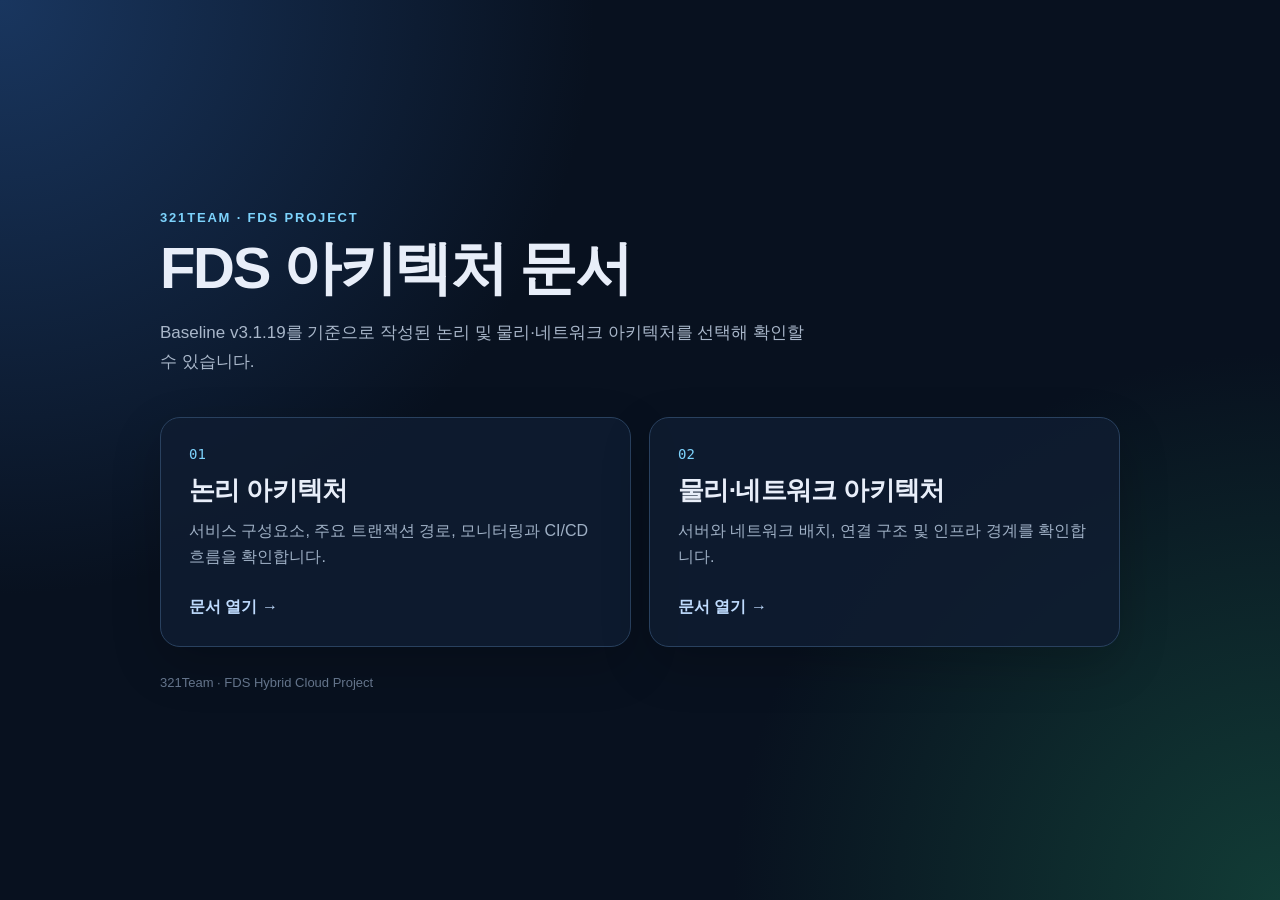
==== index.html @ 70a92780 "docs: add architecture index page" ====
<!doctype html>
<html lang="ko">
<head>
  <meta charset="utf-8">
  <meta name="viewport" content="width=device-width, initial-scale=1">
  <title>FDS 아키텍처 문서</title>
  <style>
    :root { color-scheme: dark; font-family: Inter, Pretendard, -apple-system, BlinkMacSystemFont, "Segoe UI", sans-serif; }
    * { box-sizing: border-box; }
    body { margin: 0; min-height: 100vh; display: grid; place-items: center; color: #e8eef9; background: radial-gradient(circle at top left, #19365f 0, transparent 38%), radial-gradient(circle at bottom right, #123c36 0, transparent 35%), #08111f; }
    main { width: min(960px, calc(100% - 40px)); padding: 72px 0; }
    .eyebrow { margin: 0 0 12px; color: #7dd3fc; font-size: 13px; font-weight: 700; letter-spacing: .14em; text-transform: uppercase; }
    h1 { margin: 0; font-size: clamp(34px, 6vw, 58px); line-height: 1.08; letter-spacing: -.04em; }
    .intro { max-width: 650px; margin: 20px 0 40px; color: #a9b7ca; font-size: 17px; line-height: 1.7; }
    .grid { display: grid; grid-template-columns: repeat(2, minmax(0, 1fr)); gap: 18px; }
    .card { display: flex; min-height: 230px; padding: 28px; flex-direction: column; justify-content: space-between; color: inherit; text-decoration: none; border: 1px solid #29415f; border-radius: 20px; background: rgba(15, 29, 49, .82); box-shadow: 0 18px 50px rgba(0, 0, 0, .2); transition: transform .18s ease, border-color .18s ease, background .18s ease; }
    .card:hover { transform: translateY(-4px); border-color: #60a5fa; background: rgba(21, 42, 70, .96); }
    .number { color: #7dd3fc; font-family: ui-monospace, SFMono-Regular, Menlo, monospace; font-size: 14px; }
    h2 { margin: 0 0 10px; font-size: 26px; letter-spacing: -.025em; }
    .card p { margin: 0; color: #9fb0c5; line-height: 1.6; }
    .open { margin-top: 28px; color: #bfdbfe; font-weight: 700; }
    footer { margin-top: 28px; color: #64748b; font-size: 13px; }
    @media (max-width: 680px) { main { padding: 48px 0; } .grid { grid-template-columns: 1fr; } .card { min-height: 200px; } }
  </style>
</head>
<body>
  <main>
    <p class="eyebrow">321Team · FDS Project</p>
    <h1>FDS 아키텍처 문서</h1>
    <p class="intro">Baseline v3.1.19를 기준으로 작성된 논리 및 물리·네트워크 아키텍처를 선택해 확인할 수 있습니다.</p>
    <section class="grid" aria-label="아키텍처 문서 목록">
      <a class="card" href="logical_architecture.html">
        <span class="number">01</span>
        <div>
          <h2>논리 아키텍처</h2>
          <p>서비스 구성요소, 주요 트랜잭션 경로, 모니터링과 CI/CD 흐름을 확인합니다.</p>
          <div class="open">문서 열기 →</div>
        </div>
      </a>
      <a class="card" href="physical_architecture.html">
        <span class="number">02</span>
        <div>
          <h2>물리·네트워크 아키텍처</h2>
          <p>서버와 네트워크 배치, 연결 구조 및 인프라 경계를 확인합니다.</p>
          <div class="open">문서 열기 →</div>
        </div>
      </a>
    </section>
    <footer>321Team · FDS Hybrid Cloud Project</footer>
  </main>
</body>
</html>
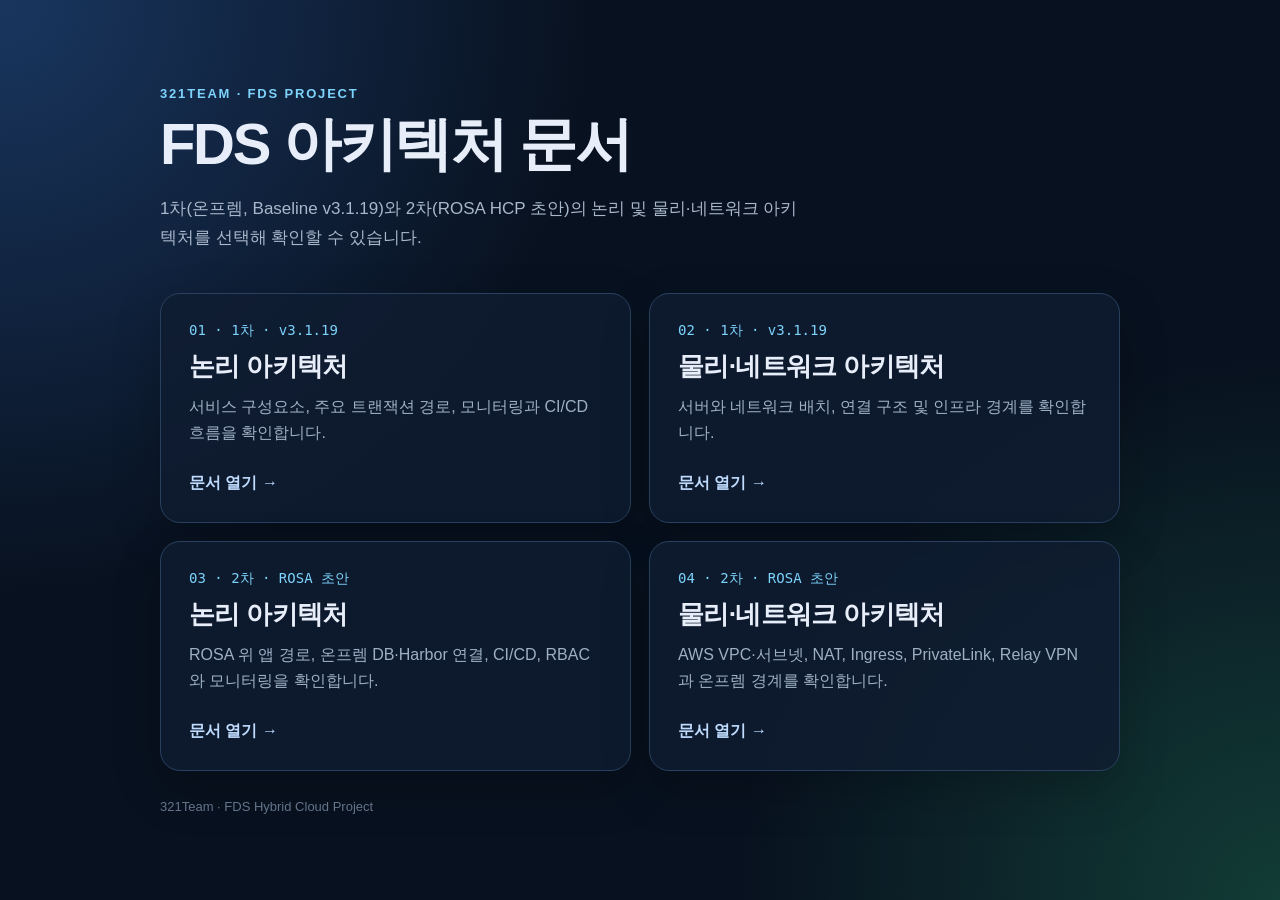
==== commit 2b4f7db3: "docs(phase2): add ROSA logical/physical architecture draft and 4-card index Phase 1 files are unchan" ====
--- a/index.html
+++ b/index.html
@@ -27,10 +27,10 @@
   <main>
     <p class="eyebrow">321Team · FDS Project</p>
     <h1>FDS 아키텍처 문서</h1>
-    <p class="intro">Baseline v3.1.19를 기준으로 작성된 논리 및 물리·네트워크 아키텍처를 선택해 확인할 수 있습니다.</p>
+    <p class="intro">1차(온프렘, Baseline v3.1.19)와 2차(ROSA HCP 초안)의 논리 및 물리·네트워크 아키텍처를 선택해 확인할 수 있습니다.</p>
     <section class="grid" aria-label="아키텍처 문서 목록">
       <a class="card" href="logical_architecture.html">
-        <span class="number">01</span>
+        <span class="number">01 · 1차 · v3.1.19</span>
         <div>
           <h2>논리 아키텍처</h2>
           <p>서비스 구성요소, 주요 트랜잭션 경로, 모니터링과 CI/CD 흐름을 확인합니다.</p>
@@ -38,10 +38,26 @@
         </div>
       </a>
       <a class="card" href="physical_architecture.html">
-        <span class="number">02</span>
+        <span class="number">02 · 1차 · v3.1.19</span>
         <div>
           <h2>물리·네트워크 아키텍처</h2>
           <p>서버와 네트워크 배치, 연결 구조 및 인프라 경계를 확인합니다.</p>
+          <div class="open">문서 열기 →</div>
+        </div>
+      </a>
+      <a class="card" href="phase2_logical_architecture.html">
+        <span class="number">03 · 2차 · ROSA 초안</span>
+        <div>
+          <h2>논리 아키텍처</h2>
+          <p>ROSA 위 앱 경로, 온프렘 DB·Harbor 연결, CI/CD, RBAC와 모니터링을 확인합니다.</p>
+          <div class="open">문서 열기 →</div>
+        </div>
+      </a>
+      <a class="card" href="phase2_physical_architecture.html">
+        <span class="number">04 · 2차 · ROSA 초안</span>
+        <div>
+          <h2>물리·네트워크 아키텍처</h2>
+          <p>AWS VPC·서브넷, NAT, Ingress, PrivateLink, Relay VPN과 온프렘 경계를 확인합니다.</p>
           <div class="open">문서 열기 →</div>
         </div>
       </a>
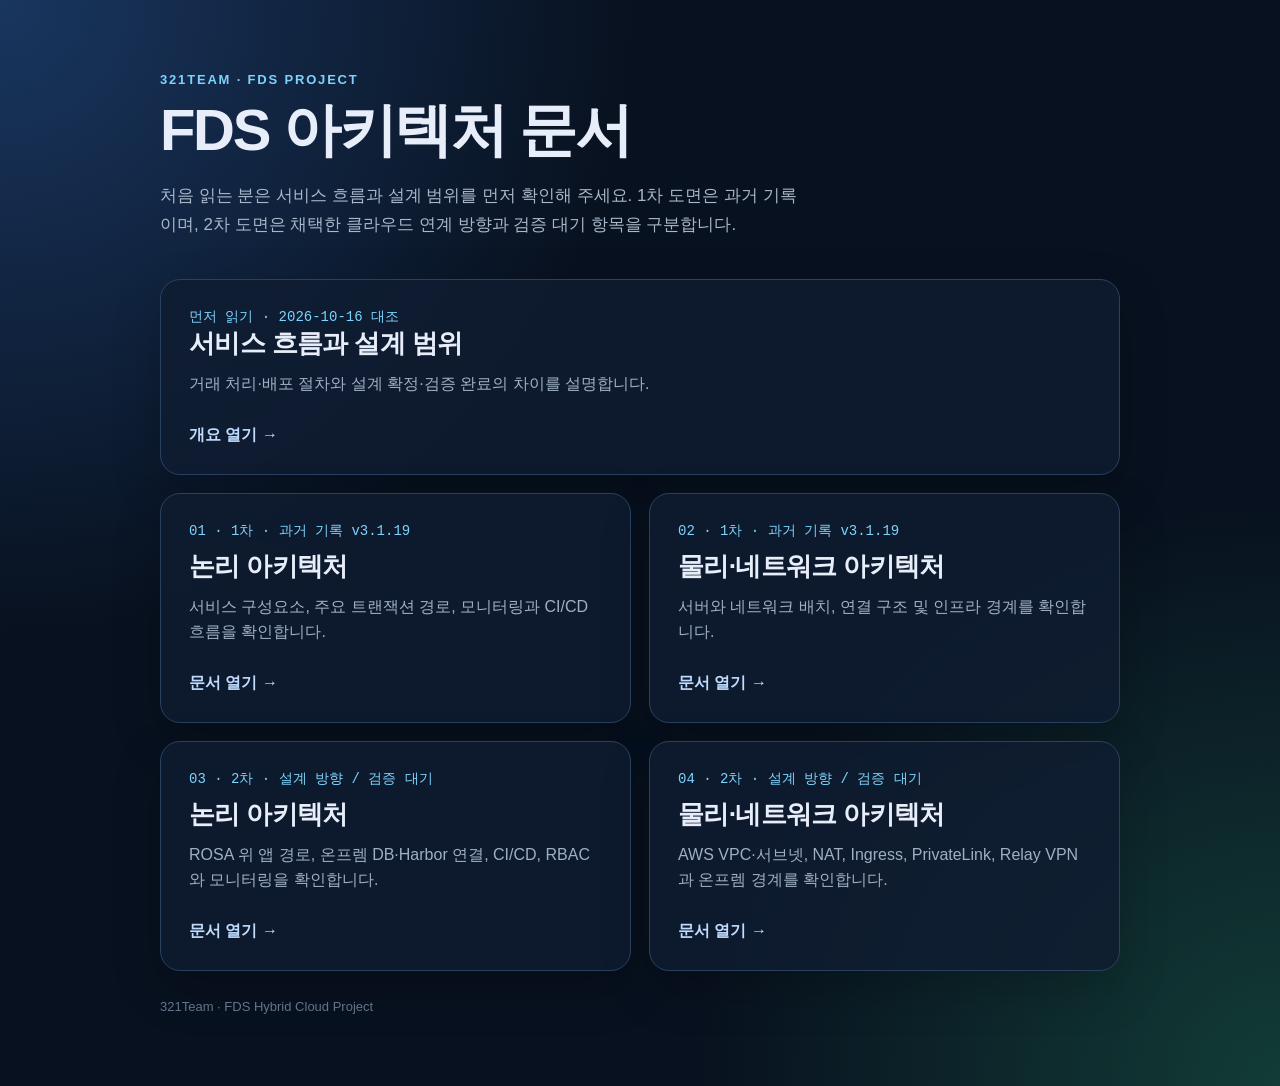
==== commit 3bceb532: "docs: clarify public service flow and design verification scope" ====
--- a/index.html
+++ b/index.html
@@ -27,10 +27,11 @@
   <main>
     <p class="eyebrow">321Team · FDS Project</p>
     <h1>FDS 아키텍처 문서</h1>
-    <p class="intro">1차(온프렘, Baseline v3.1.19)와 2차(ROSA HCP 초안)의 논리 및 물리·네트워크 아키텍처를 선택해 확인할 수 있습니다.</p>
+    <p class="intro">처음 읽는 분은 서비스 흐름과 설계 범위를 먼저 확인해 주세요. 1차 도면은 과거 기록이며, 2차 도면은 채택한 클라우드 연계 방향과 검증 대기 항목을 구분합니다.</p>
+    <a class="card" href="overview.html" style="margin-bottom:18px;min-height:160px"><span class="number">먼저 읽기 · 2026-10-16 대조</span><div><h2>서비스 흐름과 설계 범위</h2><p>거래 처리·배포 절차와 설계 확정·검증 완료의 차이를 설명합니다.</p><div class="open">개요 열기 →</div></div></a>
     <section class="grid" aria-label="아키텍처 문서 목록">
       <a class="card" href="logical_architecture.html">
-        <span class="number">01 · 1차 · v3.1.19</span>
+        <span class="number">01 · 1차 · 과거 기록 v3.1.19</span>
         <div>
           <h2>논리 아키텍처</h2>
           <p>서비스 구성요소, 주요 트랜잭션 경로, 모니터링과 CI/CD 흐름을 확인합니다.</p>
@@ -38,7 +39,7 @@
         </div>
       </a>
       <a class="card" href="physical_architecture.html">
-        <span class="number">02 · 1차 · v3.1.19</span>
+        <span class="number">02 · 1차 · 과거 기록 v3.1.19</span>
         <div>
           <h2>물리·네트워크 아키텍처</h2>
           <p>서버와 네트워크 배치, 연결 구조 및 인프라 경계를 확인합니다.</p>
@@ -46,7 +47,7 @@
         </div>
       </a>
       <a class="card" href="phase2_logical_architecture.html">
-        <span class="number">03 · 2차 · ROSA 초안</span>
+        <span class="number">03 · 2차 · 설계 방향 / 검증 대기</span>
         <div>
           <h2>논리 아키텍처</h2>
           <p>ROSA 위 앱 경로, 온프렘 DB·Harbor 연결, CI/CD, RBAC와 모니터링을 확인합니다.</p>
@@ -54,7 +55,7 @@
         </div>
       </a>
       <a class="card" href="phase2_physical_architecture.html">
-        <span class="number">04 · 2차 · ROSA 초안</span>
+        <span class="number">04 · 2차 · 설계 방향 / 검증 대기</span>
         <div>
           <h2>물리·네트워크 아키텍처</h2>
           <p>AWS VPC·서브넷, NAT, Ingress, PrivateLink, Relay VPN과 온프렘 경계를 확인합니다.</p>
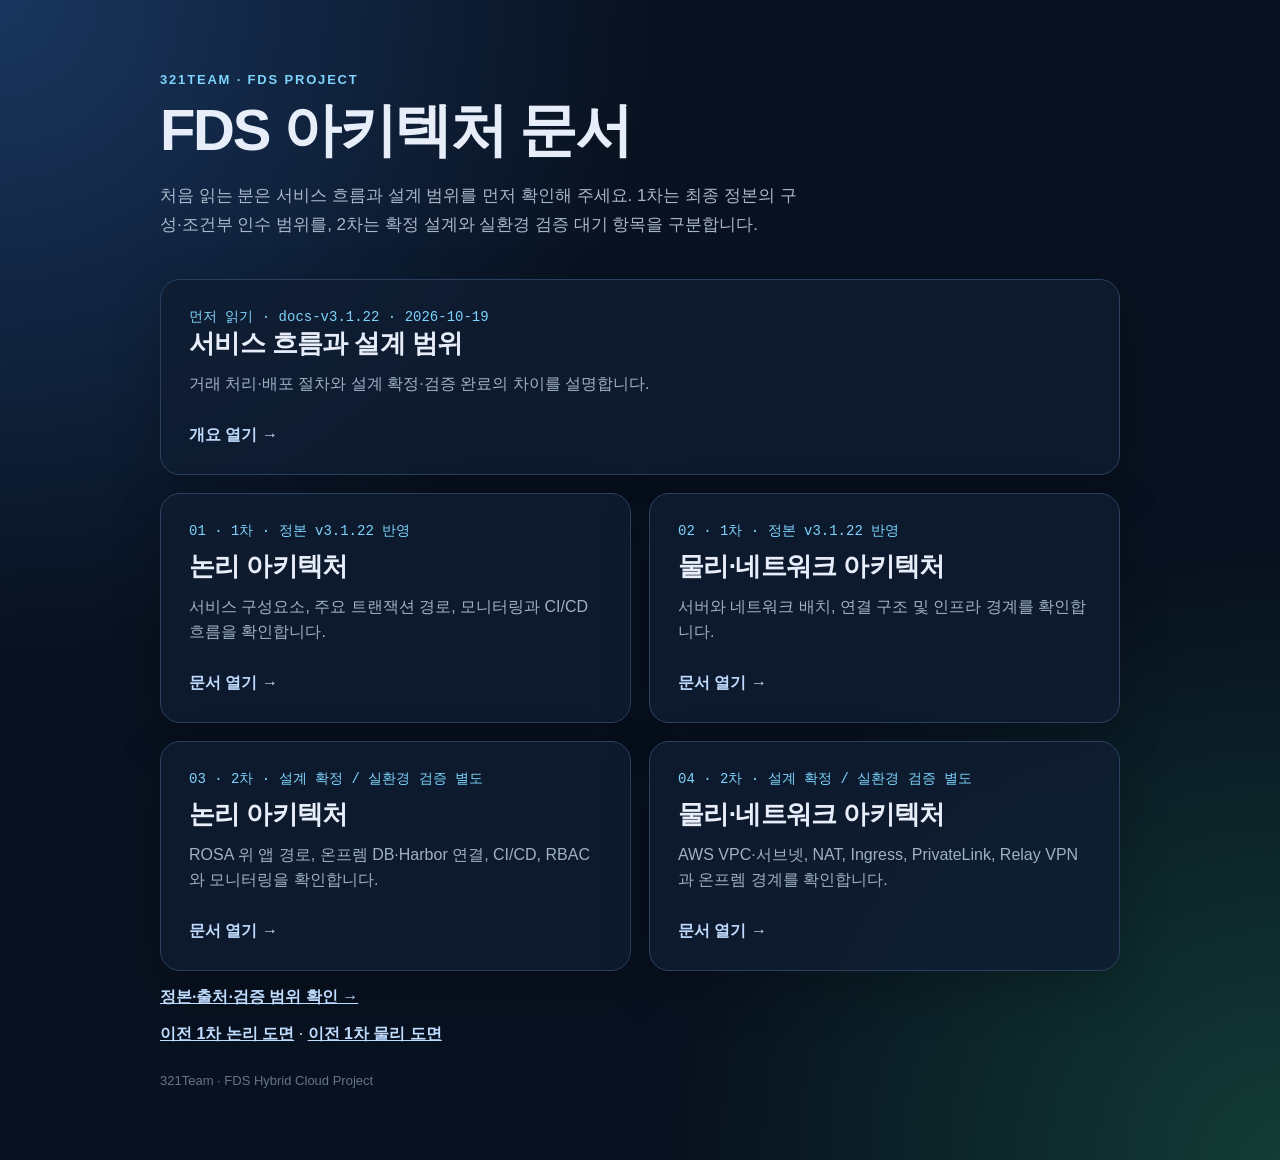
==== commit 8863fd1c: "docs: align public architecture with canonical v3.1.22" ====
--- a/index.html
+++ b/index.html
@@ -15,6 +15,7 @@
     .grid { display: grid; grid-template-columns: repeat(2, minmax(0, 1fr)); gap: 18px; }
     .card { display: flex; min-height: 230px; padding: 28px; flex-direction: column; justify-content: space-between; color: inherit; text-decoration: none; border: 1px solid #29415f; border-radius: 20px; background: rgba(15, 29, 49, .82); box-shadow: 0 18px 50px rgba(0, 0, 0, .2); transition: transform .18s ease, border-color .18s ease, background .18s ease; }
     .card:hover { transform: translateY(-4px); border-color: #60a5fa; background: rgba(21, 42, 70, .96); }
+    .card.card-overview { margin-bottom: 18px; min-height: 160px; }
     .number { color: #7dd3fc; font-family: ui-monospace, SFMono-Regular, Menlo, monospace; font-size: 14px; }
     h2 { margin: 0 0 10px; font-size: 26px; letter-spacing: -.025em; }
     .card p { margin: 0; color: #9fb0c5; line-height: 1.6; }
@@ -27,19 +28,19 @@
   <main>
     <p class="eyebrow">321Team · FDS Project</p>
     <h1>FDS 아키텍처 문서</h1>
-    <p class="intro">처음 읽는 분은 서비스 흐름과 설계 범위를 먼저 확인해 주세요. 1차 도면은 과거 기록이며, 2차 도면은 채택한 클라우드 연계 방향과 검증 대기 항목을 구분합니다.</p>
-    <a class="card" href="overview.html" style="margin-bottom:18px;min-height:160px"><span class="number">먼저 읽기 · 2026-10-16 대조</span><div><h2>서비스 흐름과 설계 범위</h2><p>거래 처리·배포 절차와 설계 확정·검증 완료의 차이를 설명합니다.</p><div class="open">개요 열기 →</div></div></a>
+    <p class="intro">처음 읽는 분은 서비스 흐름과 설계 범위를 먼저 확인해 주세요. 1차는 최종 정본의 구성·조건부 인수 범위를, 2차는 확정 설계와 실환경 검증 대기 항목을 구분합니다.</p>
+    <a class="card card-overview" href="overview.html"><span class="number">먼저 읽기 · docs-v3.1.22 · 2026-10-19</span><div><h2>서비스 흐름과 설계 범위</h2><p>거래 처리·배포 절차와 설계 확정·검증 완료의 차이를 설명합니다.</p><div class="open">개요 열기 →</div></div></a>
     <section class="grid" aria-label="아키텍처 문서 목록">
-      <a class="card" href="logical_architecture.html">
-        <span class="number">01 · 1차 · 과거 기록 v3.1.19</span>
+      <a class="card" href="phase1_logical_current.html">
+        <span class="number">01 · 1차 · 정본 v3.1.22 반영</span>
         <div>
           <h2>논리 아키텍처</h2>
           <p>서비스 구성요소, 주요 트랜잭션 경로, 모니터링과 CI/CD 흐름을 확인합니다.</p>
           <div class="open">문서 열기 →</div>
         </div>
       </a>
-      <a class="card" href="physical_architecture.html">
-        <span class="number">02 · 1차 · 과거 기록 v3.1.19</span>
+      <a class="card" href="phase1_physical_current.html">
+        <span class="number">02 · 1차 · 정본 v3.1.22 반영</span>
         <div>
           <h2>물리·네트워크 아키텍처</h2>
           <p>서버와 네트워크 배치, 연결 구조 및 인프라 경계를 확인합니다.</p>
@@ -47,7 +48,7 @@
         </div>
       </a>
       <a class="card" href="phase2_logical_architecture.html">
-        <span class="number">03 · 2차 · 설계 방향 / 검증 대기</span>
+        <span class="number">03 · 2차 · 설계 확정 / 실환경 검증 별도</span>
         <div>
           <h2>논리 아키텍처</h2>
           <p>ROSA 위 앱 경로, 온프렘 DB·Harbor 연결, CI/CD, RBAC와 모니터링을 확인합니다.</p>
@@ -55,7 +56,7 @@
         </div>
       </a>
       <a class="card" href="phase2_physical_architecture.html">
-        <span class="number">04 · 2차 · 설계 방향 / 검증 대기</span>
+        <span class="number">04 · 2차 · 설계 확정 / 실환경 검증 별도</span>
         <div>
           <h2>물리·네트워크 아키텍처</h2>
           <p>AWS VPC·서브넷, NAT, Ingress, PrivateLink, Relay VPN과 온프렘 경계를 확인합니다.</p>
@@ -63,7 +64,7 @@
         </div>
       </a>
     </section>
-    <footer>321Team · FDS Hybrid Cloud Project</footer>
+    <p><a class="open" href="canonical-status.html">정본·출처·검증 범위 확인 →</a></p><p><a class="open" href="logical_architecture.html">이전 1차 논리 도면</a> · <a class="open" href="physical_architecture.html">이전 1차 물리 도면</a></p><footer>321Team · FDS Hybrid Cloud Project</footer>
   </main>
 </body>
 </html>
